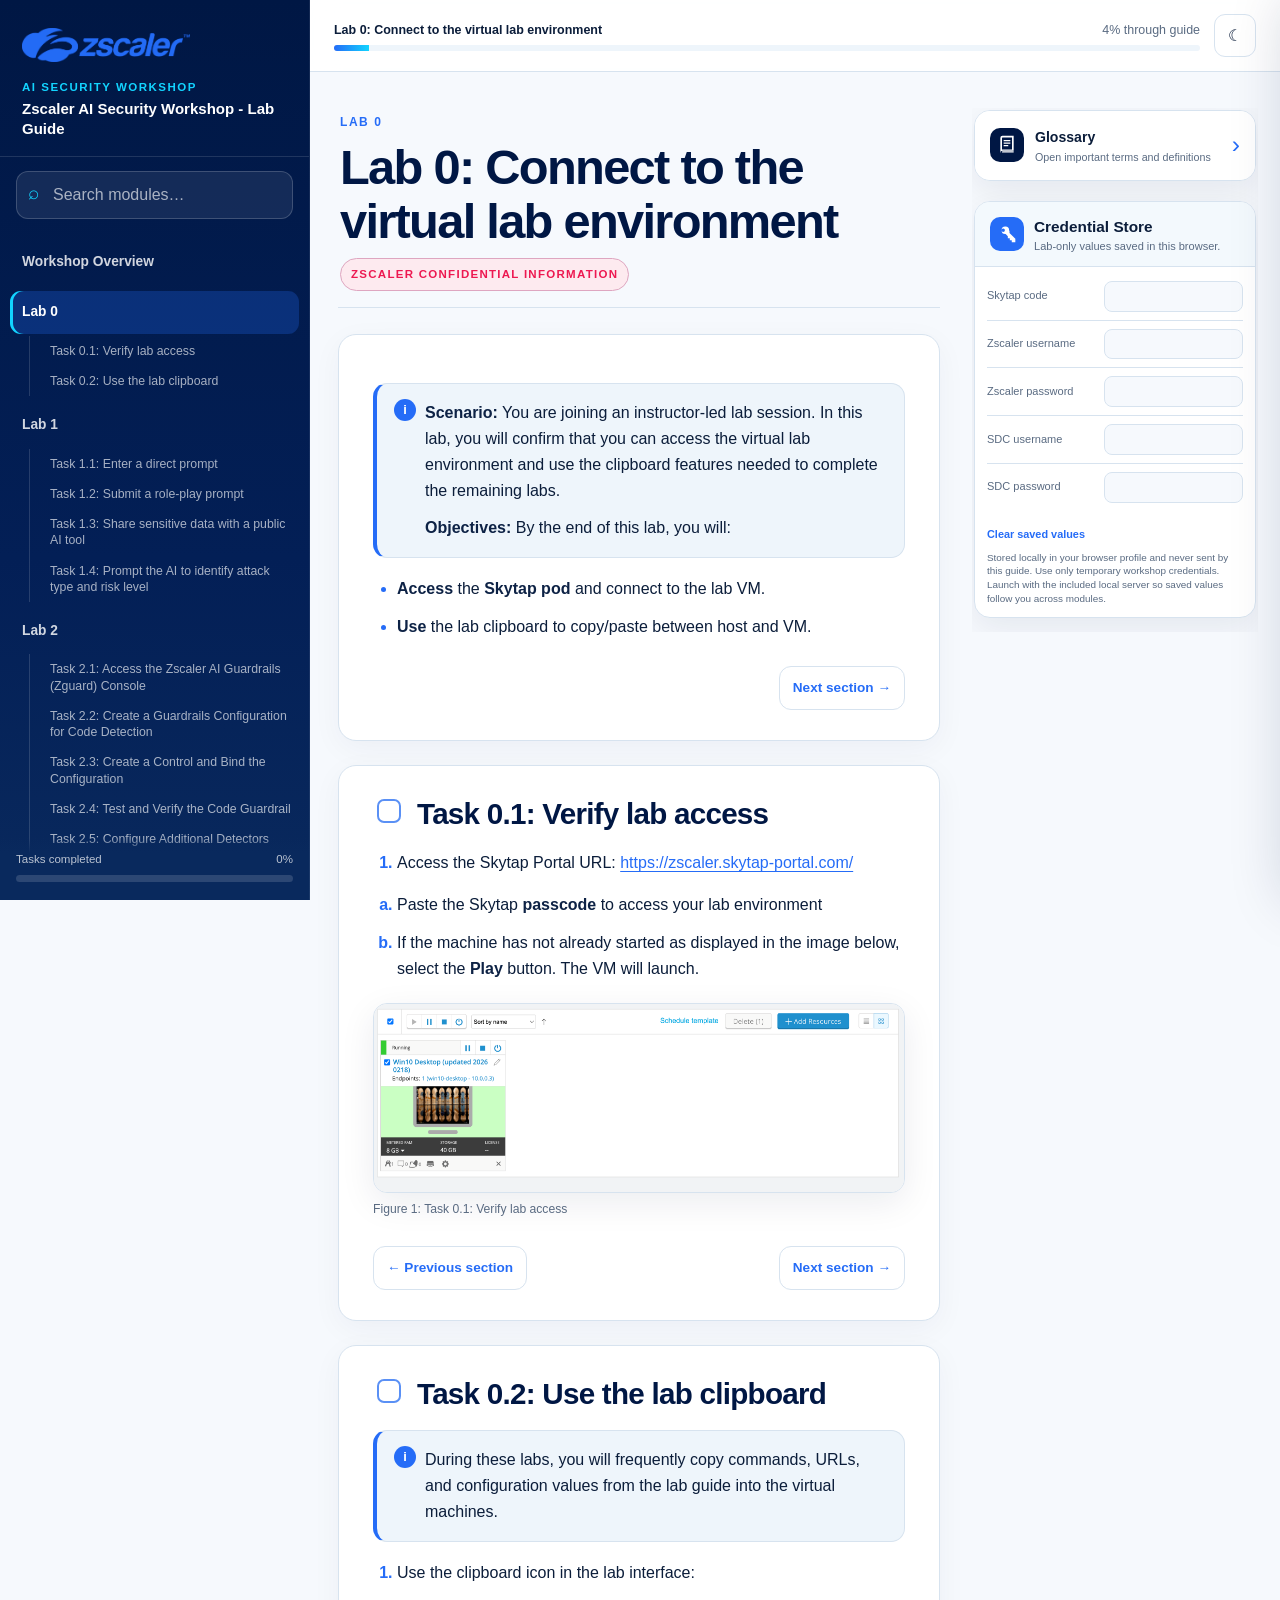
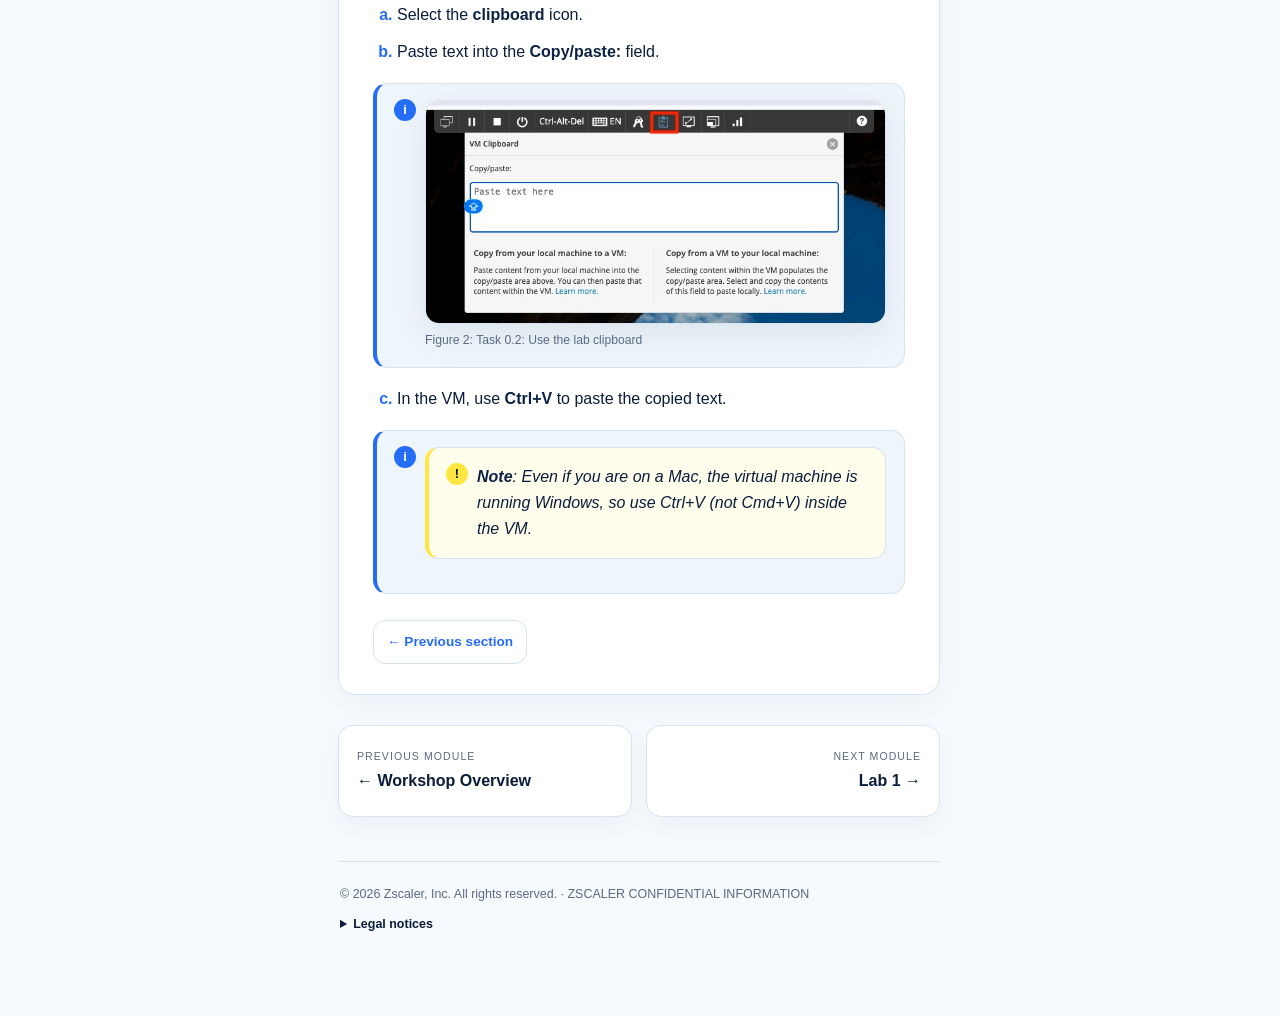
==== lab-0.html @ 4cba451a "Updated lab-1, lab-2, lab-3: hyperlinks, figure edits, objectives cleanup" ====
<!DOCTYPE html>

<html data-theme="light" lang="en">
<head>
<meta charset="utf-8"/><meta content="width=device-width, initial-scale=1" name="viewport"/>
<meta content="Zscaler AI Security Workshop - Lab Guide" name="description"/>
<title>Lab 0 · Zscaler AI Security Workshop - Lab Guide</title>
<link href="assets/favicon.svg" rel="icon" type="image/svg+xml"/>
<link href="assets/styles.css" rel="stylesheet"/>
</head>
<body data-all-tasks='["task-0.1-verify-lab-access", "task-0.2-use-the-lab-clipboard", "task-1.1-enter-a-direct-prompt", "task-1.2-submit-a-role-play-prompt", "task-1.3-share-sensitive-data-with-a-public-ai-tool", "task-1.4-prompt-the-ai-to-identify-attack-type-and-risk-level", "task-2.1-access-the-zscaler-ai-guardrails-zguard-console", "task-2.2-create-a-guardrails-configuration-for-code-detection", "task-2.3-create-a-control-and-bind-the-configuration", "task-2.4-test-and-verify-the-code-guardrail", "task-2.5-configure-additional-detectors", "task-2.6-test-the-additional-detectors", "task-2.7-configure-pii-masking", "task-3.0-access-the-solutions-demo-center", "task-3.1-explore-ai-traffic-patterns-and-model-risks", "task-3.2-explore-the-app-inventory-page", "task-3.3-explore-ai-assets", "task-3.4-explore-red-teaming-and-the-probe-catalog", "task-3.5-review-scheduled-test-runs-and-completed-test-runs", "task-3.6-explore-failed-probe-evidence"]' data-page-count="7" data-page-index="1" data-page-start-id="lab-0-connect-to-the-virtual-lab-environment" data-section-order='["about-the-zscalers-ai-security-workshop-hands-on-lab", "lab-0-connect-to-the-virtual-lab-environment", "task-0.1-verify-lab-access", "task-0.2-use-the-lab-clipboard", "lab-1-jailbreaks-overshares-ai-assisted-sleuthing", "task-1.1-enter-a-direct-prompt", "task-1.2-submit-a-role-play-prompt", "task-1.3-share-sensitive-data-with-a-public-ai-tool", "task-1.4-prompt-the-ai-to-identify-attack-type-and-risk-level", "lab-2-configure-and-test-llm-guardrails-with-zscaler-ai-guardrails-zguard", "task-2.1-access-the-zscaler-ai-guardrails-zguard-console", "task-2.2-create-a-guardrails-configuration-for-code-detection", "task-2.3-create-a-control-and-bind-the-configuration", "task-2.4-test-and-verify-the-code-guardrail", "task-2.5-configure-additional-detectors", "task-2.6-test-the-additional-detectors", "task-2.7-configure-pii-masking", "lab-3-see-it-stress-test-it-secure-it-ai-protect-meets-red-teaming", "task-3.0-access-the-solutions-demo-center", "task-3.1-explore-ai-traffic-patterns-and-model-risks", "task-3.2-explore-the-app-inventory-page", "task-3.3-explore-ai-assets", "task-3.4-explore-red-teaming-and-the-probe-catalog", "task-3.5-review-scheduled-test-runs-and-completed-test-runs", "task-3.6-explore-failed-probe-evidence", "additional-knowledge-exporting-prompts-to-aws-s3-bucket"]'>
<a class="skip-link" href="#main-content">Skip to content</a>
<div class="app-shell">
<aside aria-label="Workshop navigation" class="sidebar">
<div class="brand"><div class="brand-logo"><img alt="Zscaler" src="assets/images/zscaler-logo.png"/></div><div class="brand-kicker">AI Security Workshop</div><p class="brand-title">Zscaler AI Security Workshop - Lab Guide</p></div>
<div class="sidebar-tools"><div class="search-wrap"><input aria-label="Search navigation" data-nav-search="" placeholder="Search modules…" type="search"/></div></div>
<nav class="nav-scroll"><div class="nav-group"><a class="nav-page" href="index.html">Workshop Overview</a></div><div class="nav-group"><a class="nav-page active" href="lab-0.html">Lab 0</a><div class="nav-tasks"><a class="nav-task" data-task-id="task-0.1-verify-lab-access" href="#task-0.1-verify-lab-access">Task 0.1: Verify lab access</a><a class="nav-task" data-task-id="task-0.2-use-the-lab-clipboard" href="#task-0.2-use-the-lab-clipboard">Task 0.2: Use the lab clipboard</a></div></div><div class="nav-group"><a class="nav-page" href="lab-1.html">Lab 1</a><div class="nav-tasks"><a class="nav-task" data-task-id="task-1.1-enter-a-direct-prompt" href="lab-1.html#task-1.1-enter-a-direct-prompt">Task 1.1: Enter a direct prompt</a><a class="nav-task" data-task-id="task-1.2-submit-a-role-play-prompt" href="lab-1.html#task-1.2-submit-a-role-play-prompt">Task 1.2: Submit a role-play prompt</a><a class="nav-task" data-task-id="task-1.3-share-sensitive-data-with-a-public-ai-tool" href="lab-1.html#task-1.3-share-sensitive-data-with-a-public-ai-tool">Task 1.3: Share sensitive data with a public AI tool</a><a class="nav-task" data-task-id="task-1.4-prompt-the-ai-to-identify-attack-type-and-risk-level" href="lab-1.html#task-1.4-prompt-the-ai-to-identify-attack-type-and-risk-level">Task 1.4: Prompt the AI to identify attack type and risk level</a></div></div><div class="nav-group"><a class="nav-page" href="lab-2.html">Lab 2</a><div class="nav-tasks"><a class="nav-task" data-task-id="task-2.1-access-the-zscaler-ai-guardrails-zguard-console" href="lab-2.html#task-2.1-access-the-zscaler-ai-guardrails-zguard-console">Task 2.1: Access the Zscaler AI Guardrails (Zguard) Console</a><a class="nav-task" data-task-id="task-2.2-create-a-guardrails-configuration-for-code-detection" href="lab-2.html#task-2.2-create-a-guardrails-configuration-for-code-detection">Task 2.2: Create a Guardrails Configuration for Code Detection</a><a class="nav-task" data-task-id="task-2.3-create-a-control-and-bind-the-configuration" href="lab-2.html#task-2.3-create-a-control-and-bind-the-configuration">Task 2.3: Create a Control and Bind the Configuration</a><a class="nav-task" data-task-id="task-2.4-test-and-verify-the-code-guardrail" href="lab-2.html#task-2.4-test-and-verify-the-code-guardrail">Task 2.4: Test and Verify the Code Guardrail</a><a class="nav-task" data-task-id="task-2.5-configure-additional-detectors" href="lab-2.html#task-2.5-configure-additional-detectors">Task 2.5: Configure Additional Detectors</a><a class="nav-task" data-task-id="task-2.6-test-the-additional-detectors" href="lab-2.html#task-2.6-test-the-additional-detectors">Task 2.6: Test the Additional Detectors</a><a class="nav-task" data-task-id="task-2.7-configure-pii-masking" href="lab-2.html#task-2.7-configure-pii-masking">Task 2.7: Configure PII Masking</a></div></div><div class="nav-group"><a class="nav-page" href="lab-3.html">Lab 3</a><div class="nav-tasks"><a class="nav-task" data-task-id="task-3.0-access-the-solutions-demo-center" href="lab-3.html#task-3.0-access-the-solutions-demo-center">Task 3.0: Access the Solutions Demo Center (SDC) – Read-Only account</a><a class="nav-task" data-task-id="task-3.1-explore-ai-traffic-patterns-and-model-risks" href="lab-3.html#task-3.1-explore-ai-traffic-patterns-and-model-risks">Task 3.1: Explore AI traffic patterns and model risks</a><a class="nav-task" data-task-id="task-3.2-explore-the-app-inventory-page" href="lab-3.html#task-3.2-explore-the-app-inventory-page">Task 3.2: Explore the App Inventory page</a><a class="nav-task" data-task-id="task-3.3-explore-ai-assets" href="lab-3.html#task-3.3-explore-ai-assets">Task 3.3: Explore AI Assets</a><a class="nav-task" data-task-id="task-3.4-explore-red-teaming-and-the-probe-catalog" href="lab-3.html#task-3.4-explore-red-teaming-and-the-probe-catalog">Task 3.4: Explore Red Teaming and the probe catalog</a><a class="nav-task" data-task-id="task-3.5-review-scheduled-test-runs-and-completed-test-runs" href="lab-3.html#task-3.5-review-scheduled-test-runs-and-completed-test-runs">Task 3.5: Review Scheduled Test Runs and Completed Test Runs</a><a class="nav-task" data-task-id="task-3.6-explore-failed-probe-evidence" href="lab-3.html#task-3.6-explore-failed-probe-evidence">Task 3.6: Explore Failed Probe Evidence</a></div></div><div class="nav-group"><a class="nav-page" href="resources.html">Resources</a></div><div class="nav-group"><a class="nav-page" href="thanks.html">Thanks</a></div></nav>
<div class="sidebar-footer"><div class="sidebar-progress-label"><span>Tasks completed</span><span data-completion-text="">0%</span></div><div class="mini-progress"><span data-completion-fill=""></span></div></div>
</aside>
<header class="topbar">
<button aria-label="Open navigation" class="mobile-menu" data-mobile-menu="">☰</button>
<div class="position-wrap"><div class="position-row"><span class="position-title" data-position-title="">Lab 0</span><span data-position-text="">0% through guide</span></div><div class="position-progress"><span data-position-fill=""></span></div></div>
<button aria-label="Switch theme" class="icon-button" data-theme-toggle="" title="Theme">☾</button>
</header>
<main class="main" id="main-content"><aside aria-label="Workshop tools" class="right-rail">
<section aria-label="Glossary and definitions" class="utility-card glossary-card">
<button class="glossary-launch" data-glossary-open="" type="button">
<span aria-hidden="true" class="utility-icon glossary-icon">
<svg role="img" viewbox="0 0 24 24"><path d="M4 3.5A2.5 2.5 0 0 1 6.5 1H20v18H6.75A2.75 2.75 0 0 0 4 21.75V3.5Zm2.5-.5A.5.5 0 0 0 6 3.5v14.04c.24-.03.49-.04.75-.04H18V3H6.5ZM6.75 19.5A.75.75 0 0 0 6 20.25v.5c0 .14.11.25.25.25H20v-1.5H6.75ZM8 6h8v1.5H8V6Zm0 3h8v1.5H8V9Zm0 3h5.5v1.5H8V12Z"></path></svg>
</span>
<span class="glossary-launch-copy"><strong>Glossary</strong><small>Open important terms and definitions</small></span>
<span aria-hidden="true" class="glossary-arrow">›</span>
</button>
</section><section aria-labelledby="credential-store-title" class="utility-card credential-card">
<div class="utility-head">
<span aria-hidden="true" class="utility-icon">
<svg role="img" viewbox="0 0 24 24"><path d="M14.5 7.5a4.5 4.5 0 1 0-4.16 4.48L13 14.64V17h2.36v2.36h2.36V22H22v-4.28l-7.02-7.02A4.47 4.47 0 0 0 14.5 7.5Zm-9 0a2 2 0 1 1 4 0 2 2 0 0 1-4 0Z"></path></svg>
</span>
<div><h2 id="credential-store-title">Credential Store</h2><p>Lab-only values saved in this browser.</p></div>
</div>
<div aria-label="Lab credentials" class="credential-table" role="table">
<label class="credential-row" role="row"><span role="rowheader">Skytap code</span><input aria-label="Skytap code" autocomplete="off" data-credential-key="skytapCode" spellcheck="false" type="text"/></label>
<label class="credential-row" role="row"><span role="rowheader">Zscaler username</span><input aria-label="Zscaler username" autocomplete="off" data-credential-key="zscalerUsername" spellcheck="false" type="text"/></label>
<label class="credential-row" role="row"><span role="rowheader">Zscaler password</span><input aria-label="Zscaler password" autocomplete="off" data-credential-key="zscalerPassword" spellcheck="false" type="password"/></label>
<label class="credential-row" role="row"><span role="rowheader">SDC username</span><input aria-label="SDC username" autocomplete="off" data-credential-key="sdcUsername" spellcheck="false" type="text"/></label>
<label class="credential-row" role="row"><span role="rowheader">SDC password</span><input aria-label="SDC password" autocomplete="off" data-credential-key="sdcPassword" spellcheck="false" type="password"/></label>
</div>
<div class="credential-actions"><button data-credentials-clear="" type="button">Clear saved values</button><span aria-live="polite" data-credential-status=""></span></div>
<p class="credential-note">Stored locally in your browser profile and never sent by this guide. Use only temporary workshop credentials. Launch with the included local server so saved values follow you across modules.</p>
</section></aside><div class="content">
<header class="page-header" id="lab-0-connect-to-the-virtual-lab-environment">
<span class="page-kicker">Lab 0</span>
<h1>Lab 0: Connect to the virtual lab environment</h1>
<span class="confidential">Zscaler confidential information</span>
</header>
<div><section class="lab-section" data-title="Lab 0: Connect to the virtual lab environment" id="lab-0-intro"><div class="callout info">
<p><strong>Scenario:</strong> You are joining an instructor-led lab
session. In this lab, you will confirm that you can access the virtual
lab environment and use the clipboard features needed to complete the
remaining labs.</p>
<p><strong>Objectives:</strong> By the end of this lab, you will:</p>
</div><ul>
<li><p><strong>Access</strong> the <strong>Skytap</strong>
<strong>pod</strong> and connect to the lab VM.</p></li>
<li><p><strong>Use</strong> the lab clipboard to copy/paste between host
and VM.</p></li>
</ul><div class="section-nav"><span></span><a href="#task-0.1-verify-lab-access">Next section →</a></div></section><section class="lab-section" data-title="Task 0.1: Verify lab access" id="task-0.1-verify-lab-access"><h2><div class="task-heading"><input aria-label="Mark Task 0.1: Verify lab access complete" class="task-check" data-task-id="task-0.1-verify-lab-access" type="checkbox"/><span class="task-heading-text">Task 0.1: Verify lab access</span></div></h2><ol type="1">
<li><p>Access the Skytap Portal URL: <a href="https://zscaler.skytap-portal.com/" rel="noopener noreferrer" target="_blank">https://zscaler.skytap-portal.com/</a></p></li>
</ol><ol type="a">
<li><p>Paste the Skytap <strong>passcode</strong> to access your lab environment</p></li>
<li><p>If the machine has not already started as displayed in the image
below, select the <strong>Play</strong> button. The VM will
launch.</p></li>
</ol><figure><img alt="Workshop screenshot for Task 0.1: Verify lab access" decoding="async" loading="lazy" src="assets/images/image2.png"/><figcaption>Figure 1: Task 0.1: Verify lab access</figcaption></figure><div class="section-nav"><a href="#lab-0-intro">← Previous section</a><a href="#task-0.2-use-the-lab-clipboard">Next section →</a></div></section><section class="lab-section" data-title="Task 0.2: Use the lab clipboard" id="task-0.2-use-the-lab-clipboard"><h2><div class="task-heading"><input aria-label="Mark Task 0.2: Use the lab clipboard complete" class="task-check" data-task-id="task-0.2-use-the-lab-clipboard" type="checkbox"/><span class="task-heading-text">Task 0.2: Use the lab clipboard</span></div></h2><div class="callout info">
<p>During these labs, you will frequently copy commands, URLs, and
configuration values from the lab guide into the virtual machines.</p>
</div><ol type="1">
<li><p>Use the clipboard icon in the lab interface:</p></li>
</ol><ol type="a">
<li><p>Select the <strong>clipboard</strong> icon.</p></li>
<li><p>Paste text into the <strong>Copy/paste:</strong> field.</p></li>
</ol><div class="callout info">
<figure><img alt="Workshop screenshot for Task 0.2: Use the lab clipboard" decoding="async" loading="lazy" src="assets/images/image3.jpg"/><figcaption>Figure 2: Task 0.2: Use the lab clipboard</figcaption></figure>
</div><ol start="3" type="a">
<li><p>In the VM, use <strong>Ctrl+V</strong> to paste the copied
text.</p></li>
</ol><div class="callout info">
<div class="callout note"><em><strong>Note</strong>: Even if you are on a Mac, the virtual
machine is running Windows, so use Ctrl+V (not Cmd+V) inside the VM.</em></div>
<p><em></em></p>
</div><div class="section-nav"><a href="#task-0.1-verify-lab-access">← Previous section</a></div></section></div>
</div><div class="page-nav"><a href="index.html"><small>Previous module</small><strong>← Workshop Overview</strong></a><a class="next" href="lab-1.html"><small>Next module</small><strong>Lab 1 →</strong></a></div>
<footer class="site-footer">
<div>© 2026 Zscaler, Inc. All rights reserved. · ZSCALER CONFIDENTIAL INFORMATION</div>
<details><summary>Legal notices</summary><p>This workshop guide is based on the supplied source document. Zscaler product names and trademarks remain the property of Zscaler, Inc.; other trademarks belong to their respective owners. Use lab credentials and sample data only in the authorized workshop environment.</p></details>
</footer></main>
<div aria-hidden="true" class="overlay"></div>
<aside aria-hidden="true" aria-label="Glossary" class="glossary-panel">
<div class="glossary-head"><h2>Glossary</h2><button aria-label="Close glossary" class="icon-button" data-glossary-close="">✕</button></div>
<div class="glossary-list"><details><summary>Configuration</summary><p>The set of settings where administrators define which detectors are active, their severity levels, and enforcement actions.</p></details><details><summary>Control</summary><p>The rule that attaches a Configuration to a scope (LLM provider/models, users, groups) with an order.</p></details><details><summary>Detectors</summary><p>AI models that inspect prompts/responses for categories (PII, Code, Toxicity, etc.); all enabled detectors execute in parallel.</p></details><details><summary>Threshold</summary><p>The confidence cutoff a detector must meet to trigger its action (higher = stricter).</p></details><details><summary>Severity</summary><p>A logging/triage indicator shown in the dashboard/logs; it does not change enforcement behavior.</p></details><details><summary>Default state</summary><p>Fallback action for multi-label detectors when a specific label isn't set; per-label actions override it.</p></details><details><summary>Anonymization</summary><p>Optional replacement/masking of matched sensitive tokens (supported by certain detectors like Secrets) before forwarding to the LLM.</p></details><details><summary>Action</summary><p>What to do when a detector triggers - Detect (log, allow-through), Allow (explicitly allow; for binary, below-threshold inverts to block), or Block (deny).</p></details></div>
</aside>
<div aria-label="Expanded screenshot" aria-modal="true" class="image-modal" role="dialog"><button aria-label="Close image">✕</button><img alt=""/></div>
<button aria-label="Back to top" class="back-top">↑</button>
</div>
<script src="assets/app.js"></script>
</body></html>
---- assets/styles.css ----
:root {
  --brand-blue: #256CF7;
  --brand-navy: #001744;
  --brand-cyan: #12D4FF;
  --brand-green: #6BFFB3;
  --brand-light: #E5F1FA;
  --threat-red: #ED1951;
  --accent-yellow: #FFE641;
  --bg: #f6f9fd;
  --surface: #ffffff;
  --surface-2: #eef5fb;
  --text: #0b1d3a;
  --muted: #5a6b82;
  --border: #d7e3ef;
  --shadow: 0 16px 50px rgba(0, 23, 68, .10);
  --sidebar-w: 310px;
  --content-w: 980px;
  --radius: 18px;
  color-scheme: light;
}
[data-theme="dark"] {
  --bg: #061328;
  --surface: #0b1f3d;
  --surface-2: #10294d;
  --text: #f5f9ff;
  --muted: #b3c1d4;
  --border: #233c61;
  --shadow: 0 18px 55px rgba(0,0,0,.34);
  color-scheme: dark;
}
* { box-sizing: border-box; }
html { scroll-behavior: smooth; scroll-padding-top: 92px; }
body {
  margin: 0;
  background: var(--bg);
  color: var(--text);
  font-family: "Century Gothic", "Avenir Next", Avenir, Arial, sans-serif;
  line-height: 1.62;
  font-size: 16px;
}
a { color: var(--brand-blue); text-underline-offset: 3px; }
a:hover { text-decoration-thickness: 2px; }
button, input { font: inherit; }
button { cursor: pointer; }
.skip-link { position: fixed; left: 16px; top: -80px; z-index: 9999; background: var(--brand-blue); color: white; padding: 10px 14px; border-radius: 10px; }
.skip-link:focus { top: 12px; }
.app-shell { min-height: 100vh; }
.sidebar {
  position: fixed; inset: 0 auto 0 0; width: var(--sidebar-w); z-index: 50;
  background: linear-gradient(180deg, var(--brand-navy), #031f56 62%, #09295d);
  color: white; display: flex; flex-direction: column; border-right: 1px solid rgba(255,255,255,.08);
}
.brand { padding: 24px 22px 17px; border-bottom: 1px solid rgba(255,255,255,.12); }
.brand-logo { display: flex; align-items: center; gap: 12px; min-height: 42px; }
.brand-logo img { width: 168px; max-height: 52px; object-fit: contain; object-position: left center; image-rendering: auto; }
.brand-logo .fallback { font-size: 1.45rem; font-weight: 700; letter-spacing: -.03em; }
.brand-kicker { margin-top: 12px; color: var(--brand-cyan); font-size: .72rem; font-weight: 700; text-transform: uppercase; letter-spacing: .13em; }
.brand-title { margin: 2px 0 0; font-size: .94rem; line-height: 1.35; font-weight: 600; }
.sidebar-tools { padding: 14px 16px 10px; }
.search-wrap { position: relative; }
.search-wrap input { width: 100%; border: 1px solid rgba(255,255,255,.18); color: white; background: rgba(255,255,255,.08); border-radius: 12px; padding: 10px 12px 10px 36px; outline: none; }
.search-wrap input::placeholder { color: rgba(255,255,255,.64); }
.search-wrap::before { content: "⌕"; position: absolute; left: 12px; top: 6px; font-size: 1.2rem; color: var(--brand-cyan); }
.nav-scroll { overflow: auto; padding: 4px 10px 120px; scrollbar-width: thin; flex: 1; }
.nav-group { margin: 8px 0; }
.nav-page { display: flex; align-items: center; gap: 9px; padding: 10px 12px; border-radius: 11px; color: rgba(255,255,255,.82); text-decoration: none; font-weight: 700; font-size: .86rem; }
.nav-page:hover, .nav-page.active { background: rgba(37,108,247,.26); color: white; }
.nav-page.active { box-shadow: inset 3px 0 var(--brand-cyan); }
.nav-tasks { margin: 2px 0 7px 19px; padding-left: 12px; border-left: 1px solid rgba(255,255,255,.14); }
.nav-task { display: block; color: rgba(255,255,255,.65); text-decoration: none; padding: 7px 8px; border-radius: 8px; font-size: .77rem; line-height: 1.32; }
.nav-task:hover, .nav-task.active { background: rgba(255,255,255,.09); color: white; }
.nav-task.complete::before { content: "✓"; color: var(--brand-green); margin-right: 7px; font-weight: 800; }
.sidebar-footer { position: absolute; inset: auto 0 0; padding: 12px 16px 18px; background: linear-gradient(180deg, transparent, #09295d 25%); }
.sidebar-progress-label { display: flex; justify-content: space-between; font-size: .72rem; color: rgba(255,255,255,.72); margin-bottom: 6px; }
.mini-progress { height: 7px; background: rgba(255,255,255,.14); border-radius: 99px; overflow: hidden; }
.mini-progress > span { display: block; height: 100%; width: 0; background: linear-gradient(90deg, var(--brand-cyan), var(--brand-green)); border-radius: inherit; transition: width .35s ease; }
.topbar { position: fixed; left: var(--sidebar-w); right: 0; top: 0; z-index: 40; min-height: 72px; display: flex; align-items: center; gap: 14px; padding: 11px 24px; background: color-mix(in srgb, var(--surface) 91%, transparent); backdrop-filter: blur(14px); border-bottom: 1px solid var(--border); }
.mobile-menu { display: none; border: 1px solid var(--border); background: var(--surface); color: var(--text); border-radius: 10px; padding: 7px 10px; }
.position-wrap { flex: 1; min-width: 0; }
.position-row { display: flex; justify-content: space-between; gap: 16px; align-items: center; margin-bottom: 5px; font-size: .78rem; color: var(--muted); }
.position-title { overflow: hidden; text-overflow: ellipsis; white-space: nowrap; font-weight: 700; color: var(--text); }
.position-progress { height: 6px; background: var(--surface-2); border-radius: 99px; overflow: hidden; }
.position-progress > span { display: block; height: 100%; width: 0; background: linear-gradient(90deg, var(--brand-blue), var(--brand-cyan)); transition: width .25s ease; }
.icon-button { border: 1px solid var(--border); background: var(--surface); color: var(--text); border-radius: 11px; padding: 8px 11px; min-width: 42px; }
.icon-button:hover { border-color: var(--brand-blue); }
.main { margin-left: var(--sidebar-w); padding: 108px 28px 60px; }
.content { max-width: var(--content-w); margin: 0 auto; }
.confidential { display: inline-flex; align-items: center; gap: 8px; font-size: .72rem; text-transform: uppercase; letter-spacing: .11em; font-weight: 700; color: var(--threat-red); background: color-mix(in srgb, var(--threat-red) 9%, var(--surface)); border: 1px solid color-mix(in srgb, var(--threat-red) 30%, var(--border)); padding: 6px 10px; border-radius: 999px; }
.hero { position: relative; overflow: hidden; border-radius: 28px; padding: 48px 48px 42px; margin-bottom: 28px; color: white; background: radial-gradient(circle at 88% 10%, rgba(18,212,255,.34), transparent 30%), linear-gradient(135deg, var(--brand-navy), #06347f 52%, var(--brand-blue)); box-shadow: var(--shadow); }
.hero::after { content: ""; position: absolute; width: 270px; height: 270px; right: -80px; bottom: -130px; border-radius: 50%; border: 42px solid rgba(255,255,255,.08); }
.hero-kicker { color: var(--brand-cyan); text-transform: uppercase; letter-spacing: .14em; font-weight: 700; font-size: .77rem; }
.hero h1 { max-width: 780px; margin: 10px 0 12px; font-size: clamp(2.05rem, 4.1vw, 3.45rem); line-height: 1.08; letter-spacing: -.035em; }
.hero p { max-width: 720px; font-size: 1.08rem; color: rgba(255,255,255,.83); }
.hero-meta { display: flex; flex-wrap: wrap; gap: 10px; margin-top: 22px; }
.hero-meta span { padding: 7px 11px; border: 1px solid rgba(255,255,255,.18); background: rgba(255,255,255,.08); border-radius: 999px; font-size: .78rem; }
.page-header { padding: 0 2px 16px; border-bottom: 1px solid var(--border); margin-bottom: 26px; }
.page-kicker { color: var(--brand-blue); text-transform: uppercase; letter-spacing: .13em; font-size: .75rem; font-weight: 700; }
.page-header h1 { margin: 7px 0 10px; font-size: clamp(2rem, 4vw, 3.05rem); line-height: 1.1; letter-spacing: -.035em; color: var(--brand-navy); }
[data-theme="dark"] .page-header h1 { color: white; }
.lab-section { position: relative; background: var(--surface); border: 1px solid var(--border); border-radius: var(--radius); padding: 30px 34px; margin: 0 0 24px; box-shadow: 0 8px 30px rgba(0,23,68,.045); }
.lab-section:target { outline: 3px solid color-mix(in srgb, var(--brand-cyan) 45%, transparent); outline-offset: 4px; }
.lab-section h2 { margin: 0 0 18px; font-size: clamp(1.35rem, 2.6vw, 1.85rem); line-height: 1.22; letter-spacing: -.025em; color: var(--brand-navy); scroll-margin-top: 92px; }
[data-theme="dark"] .lab-section h2 { color: white; }
.task-heading { display: flex; align-items: flex-start; gap: 13px; }
.task-check { margin-top: 3px; width: 24px; height: 24px; appearance: none; border: 2px solid color-mix(in srgb, var(--brand-blue) 70%, var(--border)); border-radius: 7px; background: var(--surface); flex: 0 0 auto; display: grid; place-content: center; }
.task-check::before { content: "✓"; color: white; font-size: 15px; font-weight: 900; transform: scale(0); transition: transform .15s ease; }
.task-check:checked { background: var(--brand-blue); border-color: var(--brand-blue); }
.task-check:checked::before { transform: scale(1); }
.task-complete .task-heading-text { text-decoration: line-through; text-decoration-color: var(--brand-green); text-decoration-thickness: 3px; }
.lab-section > p:first-of-type { font-size: 1.02rem; color: var(--muted); }
p { margin: .74em 0; }
ul, ol { padding-left: 1.5rem; }
li { margin: .4em 0; }
li::marker { color: var(--brand-blue); font-weight: 700; }
strong { color: color-mix(in srgb, var(--text) 94%, var(--brand-blue)); }
.callout { position: relative; margin: 18px 0; padding: 16px 18px 16px 48px; border-radius: 14px; background: var(--surface-2); border: 1px solid var(--border); }
.callout::before { position: absolute; left: 17px; top: 15px; width: 22px; height: 22px; display: grid; place-items: center; border-radius: 50%; font-size: .8rem; font-weight: 900; }
.callout.info { border-left: 4px solid var(--brand-blue); }
.callout.info::before { content: "i"; color: white; background: var(--brand-blue); }
.callout.note { border-left: 4px solid var(--accent-yellow); background: color-mix(in srgb, var(--accent-yellow) 10%, var(--surface)); }
.callout.note::before { content: "!"; color: var(--brand-navy); background: var(--accent-yellow); }
.callout.verify { border-left: 4px solid #26a66b; background: color-mix(in srgb, var(--brand-green) 11%, var(--surface)); }
.callout.verify::before { content: "✓"; color: var(--brand-navy); background: var(--brand-green); }
.callout > :first-child { margin-top: 0; }
.callout > :last-child { margin-bottom: 0; }
.prompt-card { position: relative; margin: 18px 0; padding: 42px 18px 17px; border-radius: 14px; color: #eef7ff; background: linear-gradient(135deg, #001744, #062e70); border: 1px solid rgba(18,212,255,.35); overflow-wrap: anywhere; }
.prompt-card::before { content: "LAB INPUT"; position: absolute; left: 18px; top: 13px; color: var(--brand-cyan); letter-spacing: .12em; font-size: .68rem; font-weight: 800; }
.prompt-card .copy-button { position: absolute; right: 12px; top: 9px; border: 1px solid rgba(255,255,255,.2); background: rgba(255,255,255,.10); color: white; border-radius: 8px; padding: 5px 9px; font-size: .72rem; }
.prompt-card p { margin: .4em 0; font-family: ui-monospace, SFMono-Regular, Menlo, Consolas, monospace; font-size: .88rem; }
.prompt-card strong { color: white; }
.definition-card { margin: 17px 0; border: 1px solid color-mix(in srgb, var(--brand-blue) 40%, var(--border)); background: color-mix(in srgb, var(--brand-blue) 6%, var(--surface)); border-radius: 14px; overflow: hidden; }
.definition-card th { width: 25%; color: var(--brand-blue); font-size: 1rem; }
table { width: 100%; border-collapse: separate; border-spacing: 0; margin: 20px 0; border: 1px solid var(--border); border-radius: 14px; overflow: hidden; background: var(--surface); }
th, td { padding: 12px 13px; text-align: left; vertical-align: top; border-right: 1px solid var(--border); border-bottom: 1px solid var(--border); }
th:last-child, td:last-child { border-right: 0; }
tr:last-child td { border-bottom: 0; }
th { background: color-mix(in srgb, var(--brand-blue) 9%, var(--surface)); color: var(--brand-navy); }
[data-theme="dark"] th { color: white; }
.table-wrap { overflow-x: auto; border-radius: 14px; }
.table-wrap table { min-width: 640px; margin: 0; }
figure { margin: 22px 0; }
figure img { width: 100%; max-height: 720px; object-fit: contain; display: block; border: 1px solid var(--border); border-radius: 14px; background: white; box-shadow: 0 10px 35px rgba(0,23,68,.08); cursor: zoom-in; }
figcaption { color: var(--muted); font-size: .76rem; margin-top: 7px; }
.section-nav { display: flex; justify-content: space-between; gap: 14px; margin-top: 26px; }
.section-nav a { display: inline-flex; align-items: center; gap: 7px; text-decoration: none; border: 1px solid var(--border); background: var(--surface); border-radius: 12px; padding: 10px 13px; font-size: .85rem; font-weight: 700; }
.page-nav { max-width: var(--content-w); margin: 30px auto 0; display: grid; grid-template-columns: 1fr 1fr; gap: 14px; }
.page-nav a { min-height: 92px; padding: 16px 18px; border-radius: 15px; background: var(--surface); border: 1px solid var(--border); text-decoration: none; display: flex; flex-direction: column; justify-content: center; box-shadow: 0 8px 25px rgba(0,23,68,.045); }
.page-nav a.next { text-align: right; }
.page-nav small { color: var(--muted); text-transform: uppercase; letter-spacing: .1em; font-size: .66rem; }
.page-nav strong { margin-top: 3px; color: var(--text); }
.references-grid { display: grid; grid-template-columns: repeat(2, minmax(0,1fr)); gap: 14px; }
.reference-card { display: block; border: 1px solid var(--border); border-radius: 14px; padding: 16px; background: var(--surface); text-decoration: none; }
.reference-card:hover { border-color: var(--brand-blue); transform: translateY(-1px); }
.reference-card strong { display: block; color: var(--text); }
.reference-card span { display: block; color: var(--muted); font-size: .76rem; overflow-wrap: anywhere; margin-top: 4px; }
.site-footer { max-width: var(--content-w); margin: 44px auto 0; color: var(--muted); font-size: .78rem; border-top: 1px solid var(--border); padding: 22px 2px; }
.site-footer details { margin-top: 10px; }
.site-footer summary { cursor: pointer; font-weight: 700; color: var(--text); }
.glossary-panel { position: fixed; z-index: 85; top: 0; right: 0; height: 100vh; width: min(470px, 94vw); background: var(--surface); border-left: 1px solid var(--border); box-shadow: -18px 0 55px rgba(0,23,68,.18); transform: translateX(105%); transition: transform .25s ease; display: flex; flex-direction: column; }
.glossary-panel.open { transform: translateX(0); }
.glossary-head { display: flex; align-items: center; justify-content: space-between; gap: 14px; padding: 20px 22px; border-bottom: 1px solid var(--border); }
.glossary-head h2 { margin: 0; }
.glossary-list { padding: 10px 22px 34px; overflow: auto; }
.glossary-list details { border-bottom: 1px solid var(--border); padding: 12px 0; }
.glossary-list summary { cursor: pointer; font-weight: 700; color: var(--brand-blue); }
.glossary-list p { color: var(--muted); margin-bottom: 0; }
.overlay { position: fixed; inset: 0; z-index: 80; background: rgba(0,10,30,.54); opacity: 0; pointer-events: none; transition: opacity .25s ease; }
.overlay.open { opacity: 1; pointer-events: auto; }
.image-modal { position: fixed; inset: 0; z-index: 100; display: none; place-items: center; background: rgba(0,10,30,.92); padding: 28px; }
.image-modal.open { display: grid; }
.image-modal img { max-width: 96vw; max-height: 90vh; object-fit: contain; background: white; border-radius: 10px; }
.image-modal button { position: fixed; top: 18px; right: 20px; color: white; border: 1px solid rgba(255,255,255,.35); background: rgba(255,255,255,.1); border-radius: 10px; padding: 8px 11px; }
.back-top { position: fixed; right: 22px; bottom: 22px; z-index: 35; width: 44px; height: 44px; border: 0; border-radius: 50%; color: white; background: var(--brand-blue); box-shadow: var(--shadow); opacity: 0; pointer-events: none; transition: opacity .2s ease; }
.back-top.show { opacity: 1; pointer-events: auto; }
.hidden-by-search { display: none !important; }
mark { background: var(--accent-yellow); color: var(--brand-navy); padding: 0 2px; }
@media (max-width: 900px) {
  :root { --sidebar-w: 290px; }
  .sidebar { transform: translateX(-103%); transition: transform .24s ease; box-shadow: var(--shadow); }
  .sidebar.open { transform: translateX(0); }
  .topbar { left: 0; padding: 10px 14px; }
  .mobile-menu { display: inline-block; }
  .main { margin-left: 0; padding: 99px 15px 45px; }
  .hero { padding: 36px 26px 32px; }
  .lab-section { padding: 24px 20px; }
  .references-grid { grid-template-columns: 1fr; }
}
@media (max-width: 560px) {
  body { font-size: 15px; }
  .topbar { gap: 8px; }
  .position-row span:last-child { display: none; }
  .icon-button { padding: 8px 9px; min-width: 40px; }
  .hero { border-radius: 20px; }
  .page-nav { grid-template-columns: 1fr; }
  .page-nav a.next { text-align: left; }
  .task-heading { gap: 10px; }
}
@media print {
  .sidebar, .topbar, .page-nav, .back-top, .glossary-panel, .overlay, .copy-button { display: none !important; }
  .main { margin: 0; padding: 0; }
  body { background: white; color: black; font-size: 11pt; }
  .hero, .lab-section { box-shadow: none; break-inside: avoid; }
  .lab-section { border-color: #bbb; }
  a { color: black; text-decoration: none; }
  figure img { max-height: none; box-shadow: none; }
}

/* Persistent workshop tools rail */
:root { --right-rail-w: 286px; }
.main { padding-right: calc(var(--right-rail-w) + 54px); }
.right-rail {
  position: fixed;
  top: 108px;
  right: 22px;
  width: var(--right-rail-w);
  z-index: 30;
  display: grid;
  gap: 20px;
  max-height: calc(100vh - 132px);
  overflow-y: auto;
  padding: 2px 2px 14px;
  scrollbar-width: thin;
}
.utility-card {
  background: var(--surface);
  border: 1px solid var(--border);
  border-radius: 16px;
  box-shadow: 0 10px 34px rgba(0,23,68,.08);
  overflow: hidden;
}
.utility-head {
  display: flex;
  align-items: flex-start;
  gap: 10px;
  padding: 15px 15px 12px;
  border-bottom: 1px solid var(--border);
  background: color-mix(in srgb, var(--brand-light) 46%, var(--surface));
}
[data-theme="dark"] .utility-head { background: color-mix(in srgb, var(--brand-blue) 12%, var(--surface)); }
.utility-head h2 { margin: 0; font-size: .96rem; line-height: 1.25; color: var(--text); }
.utility-head p { margin: 3px 0 0; color: var(--muted); font-size: .69rem; line-height: 1.35; }
.utility-icon {
  flex: 0 0 34px;
  width: 34px;
  height: 34px;
  display: grid;
  place-items: center;
  border-radius: 10px;
  color: white;
  background: var(--brand-blue);
}
.utility-icon svg { width: 20px; height: 20px; fill: currentColor; }
.credential-table { padding: 6px 12px 4px; }
.credential-row {
  display: grid;
  grid-template-columns: minmax(92px, .9fr) minmax(0, 1.15fr);
  align-items: center;
  gap: 8px;
  padding: 8px 0;
  border-bottom: 1px solid var(--border);
}
.credential-row:last-child { border-bottom: 0; }
.credential-row > span { color: var(--muted); font-size: .69rem; line-height: 1.25; }
.credential-row input {
  width: 100%;
  min-width: 0;
  border: 1px solid var(--border);
  background: var(--bg);
  color: var(--text);
  border-radius: 8px;
  padding: 7px 8px;
  font-size: .74rem;
  line-height: 1.25;
  outline: none;
}
.credential-row input:focus { border-color: var(--brand-blue); box-shadow: 0 0 0 3px color-mix(in srgb, var(--brand-blue) 18%, transparent); }
.credential-actions { display: flex; align-items: center; justify-content: space-between; gap: 8px; padding: 8px 12px 0; min-height: 32px; }
.credential-actions button {
  border: 0;
  padding: 0;
  color: var(--brand-blue);
  background: transparent;
  font-size: .68rem;
  font-weight: 700;
}
.credential-actions button:hover { text-decoration: underline; }
.credential-actions span { color: #168458; font-size: .66rem; }
.credential-note { margin: 4px 12px 12px; color: var(--muted); font-size: .62rem; line-height: 1.38; }
.glossary-card { margin-top: 0; }
.glossary-launch {
  width: 100%;
  border: 0;
  background: var(--surface);
  color: var(--text);
  display: flex;
  align-items: center;
  gap: 11px;
  padding: 15px;
  text-align: left;
}
.glossary-launch:hover { background: color-mix(in srgb, var(--brand-blue) 7%, var(--surface)); }
.glossary-icon { background: var(--brand-navy); }
[data-theme="dark"] .glossary-icon { background: var(--brand-blue); }
.glossary-launch-copy { min-width: 0; display: grid; gap: 2px; flex: 1; }
.glossary-launch-copy strong { color: var(--text); font-size: .88rem; }
.glossary-launch-copy small { color: var(--muted); font-size: .67rem; line-height: 1.3; }
.glossary-arrow { color: var(--brand-blue); font-size: 1.55rem; line-height: 1; }
.overview-intro p, .overview-intro li { font-weight: 400; }
.overview-intro strong { font-weight: 400; }

@media (max-width: 1250px) {
  .main { padding-right: 28px; }
  .right-rail {
    position: static;
    width: auto;
    max-width: var(--content-w);
    max-height: none;
    overflow: visible;
    margin: 0 auto 24px;
    padding: 0;
    grid-template-columns: minmax(0, 1.45fr) minmax(235px, .7fr);
    align-items: start;
  }
}
@media (max-width: 900px) {
  .main { padding-right: 15px; }
  .right-rail { margin-bottom: 20px; }
}
@media (max-width: 700px) {
  .right-rail { grid-template-columns: 1fr; gap: 16px; }
  .credential-row { grid-template-columns: minmax(105px, .85fr) minmax(0, 1.15fr); }
}
@media print { .right-rail { display: none !important; } }


/* Version 4: embedded video and final thanks page */
.video-card {
  margin-top: 22px;
  padding: 20px;
  border: 1px solid var(--line);
  border-radius: 22px;
  background: linear-gradient(135deg, color-mix(in srgb, var(--brand-blue) 8%, var(--surface)), var(--surface));
  box-shadow: var(--shadow-soft);
}
.video-card h2 { margin-top: 0; }
.video-frame {
  position: relative;
  width: 100%;
  aspect-ratio: 16 / 9;
  overflow: hidden;
  border-radius: 18px;
  border: 1px solid color-mix(in srgb, var(--brand-blue) 30%, var(--line));
  background: #000;
}
.video-frame iframe {
  position: absolute;
  inset: 0;
  width: 100%;
  height: 100%;
  border: 0;
}
.thanks-header { margin-bottom: 18px; }
.thanks-section { padding: 0; overflow: hidden; background: #030313; }
.thanks-figure { margin: 0; }
.thanks-figure img {
  display: block;
  width: 100%;
  height: auto;
  border-radius: 22px;
}
@media (min-width: 1100px) {
  .thanks-section { border-radius: 26px; }
  .thanks-figure img { border-radius: 26px; }
}

/* Version 6 refinements */
.participant-id-note { font-weight: 800; }
.participant-id-note p { margin: 0; color: var(--text); }
figure img.image-half { width: 50%; max-height: 360px; margin-left: auto; margin-right: auto; }
.nested-lab-list > li { margin-bottom: 1rem; }
.nested-lab-list ol { margin-top: .35rem; }
.nested-lab-list li > .prompt-card { margin-top: .6rem; }
@media (max-width: 760px) {
  figure img.image-half { width: 100%; max-height: 520px; }
}

/* Expected detector outcome labels */
.expectation { font-weight: 800; white-space: nowrap; letter-spacing: .01em; }
.expectation-blocked { color: var(--threat-red); }
.expectation-detect { color: var(--bright-blue); }
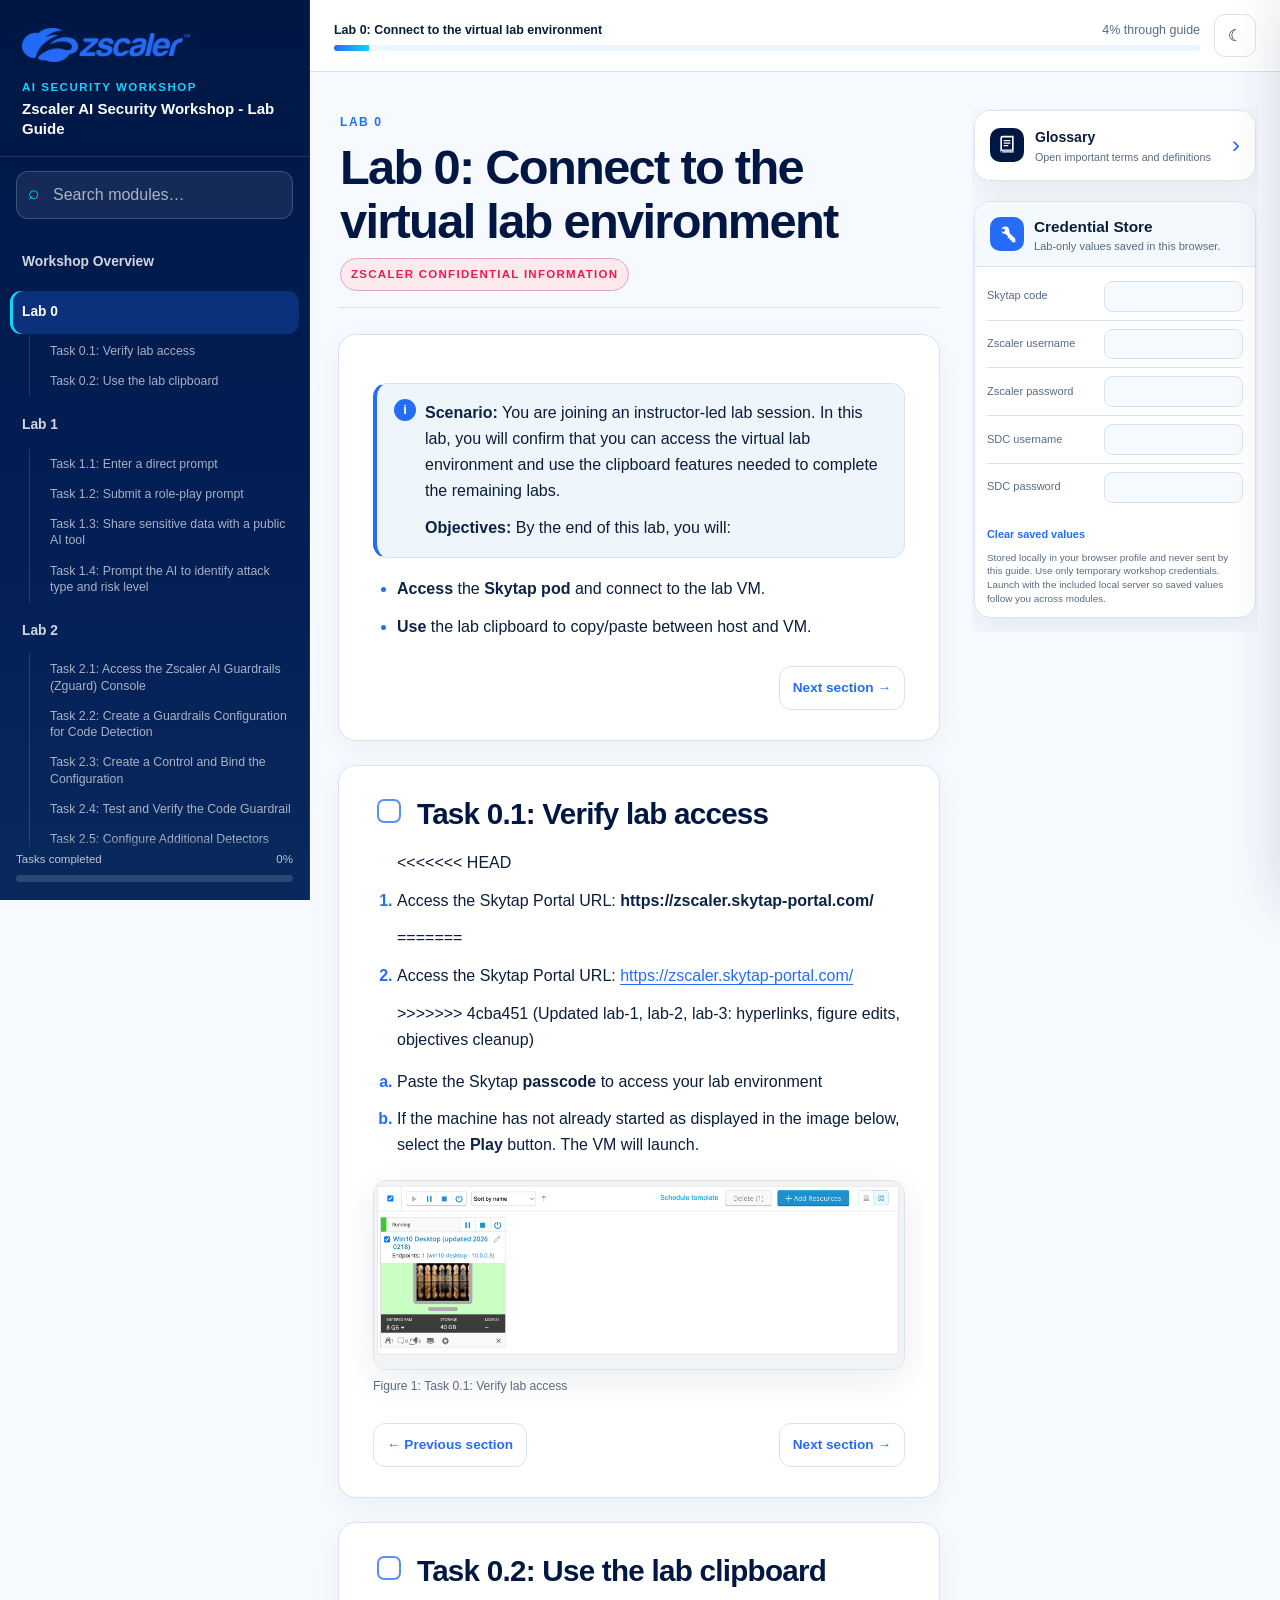
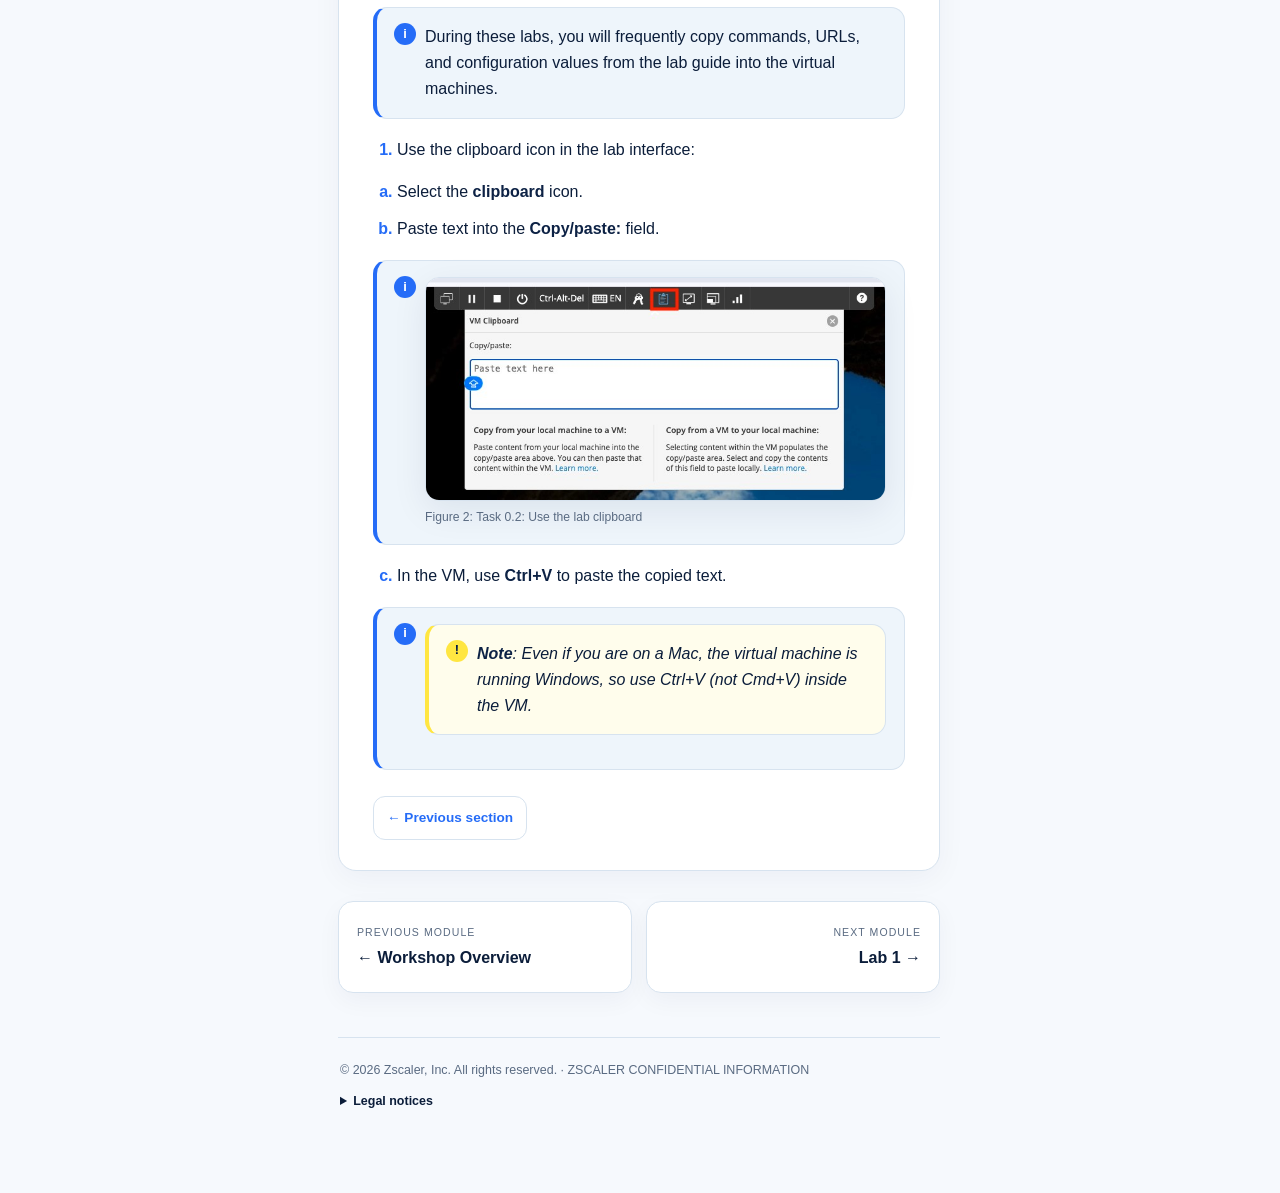
==== commit b268ee42: "Add files via upload" ====
--- a/lab-0.html
+++ b/lab-0.html
@@ -65,7 +65,11 @@
 <li><p><strong>Use</strong> the lab clipboard to copy/paste between host
 and VM.</p></li>
 </ul><div class="section-nav"><span></span><a href="#task-0.1-verify-lab-access">Next section →</a></div></section><section class="lab-section" data-title="Task 0.1: Verify lab access" id="task-0.1-verify-lab-access"><h2><div class="task-heading"><input aria-label="Mark Task 0.1: Verify lab access complete" class="task-check" data-task-id="task-0.1-verify-lab-access" type="checkbox"/><span class="task-heading-text">Task 0.1: Verify lab access</span></div></h2><ol type="1">
+<<<<<<< HEAD
+<li><p>Access the Skytap Portal URL: <strong>https://zscaler.skytap-portal.com/</strong></p></li>
+=======
 <li><p>Access the Skytap Portal URL: <a href="https://zscaler.skytap-portal.com/" rel="noopener noreferrer" target="_blank">https://zscaler.skytap-portal.com/</a></p></li>
+>>>>>>> 4cba451 (Updated lab-1, lab-2, lab-3: hyperlinks, figure edits, objectives cleanup)
 </ol><ol type="a">
 <li><p>Paste the Skytap <strong>passcode</strong> to access your lab environment</p></li>
 <li><p>If the machine has not already started as displayed in the image
--- a/assets/styles.css
+++ b/assets/styles.css
@@ -374,6 +374,36 @@
   .thanks-figure img { border-radius: 26px; }
 }
 
+.note-box {
+  border-left: 4px solid #f0a500;
+  padding: 12px 16px;
+  margin: 16px 0;
+  border-radius: 4px;
+  background-color: #fff8e1;
+  color: #333;
+}
+
+.note-box strong {
+  color: #f0a500;
+}
+
+.note-box span {
+  color: #333;
+}
+
+/* Dark mode overrides */
+[data-theme="dark"] .note-box,
+.dark .note-box,
+@media (prefers-color-scheme: dark) {
+  .note-box {
+    background-color: #2d2400;
+    color: #ffd54f;
+  }
+  .note-box span {
+    color: #ffd54f;
+  }
+}
+
 /* Version 6 refinements */
 .participant-id-note { font-weight: 800; }
 .participant-id-note p { margin: 0; color: var(--text); }
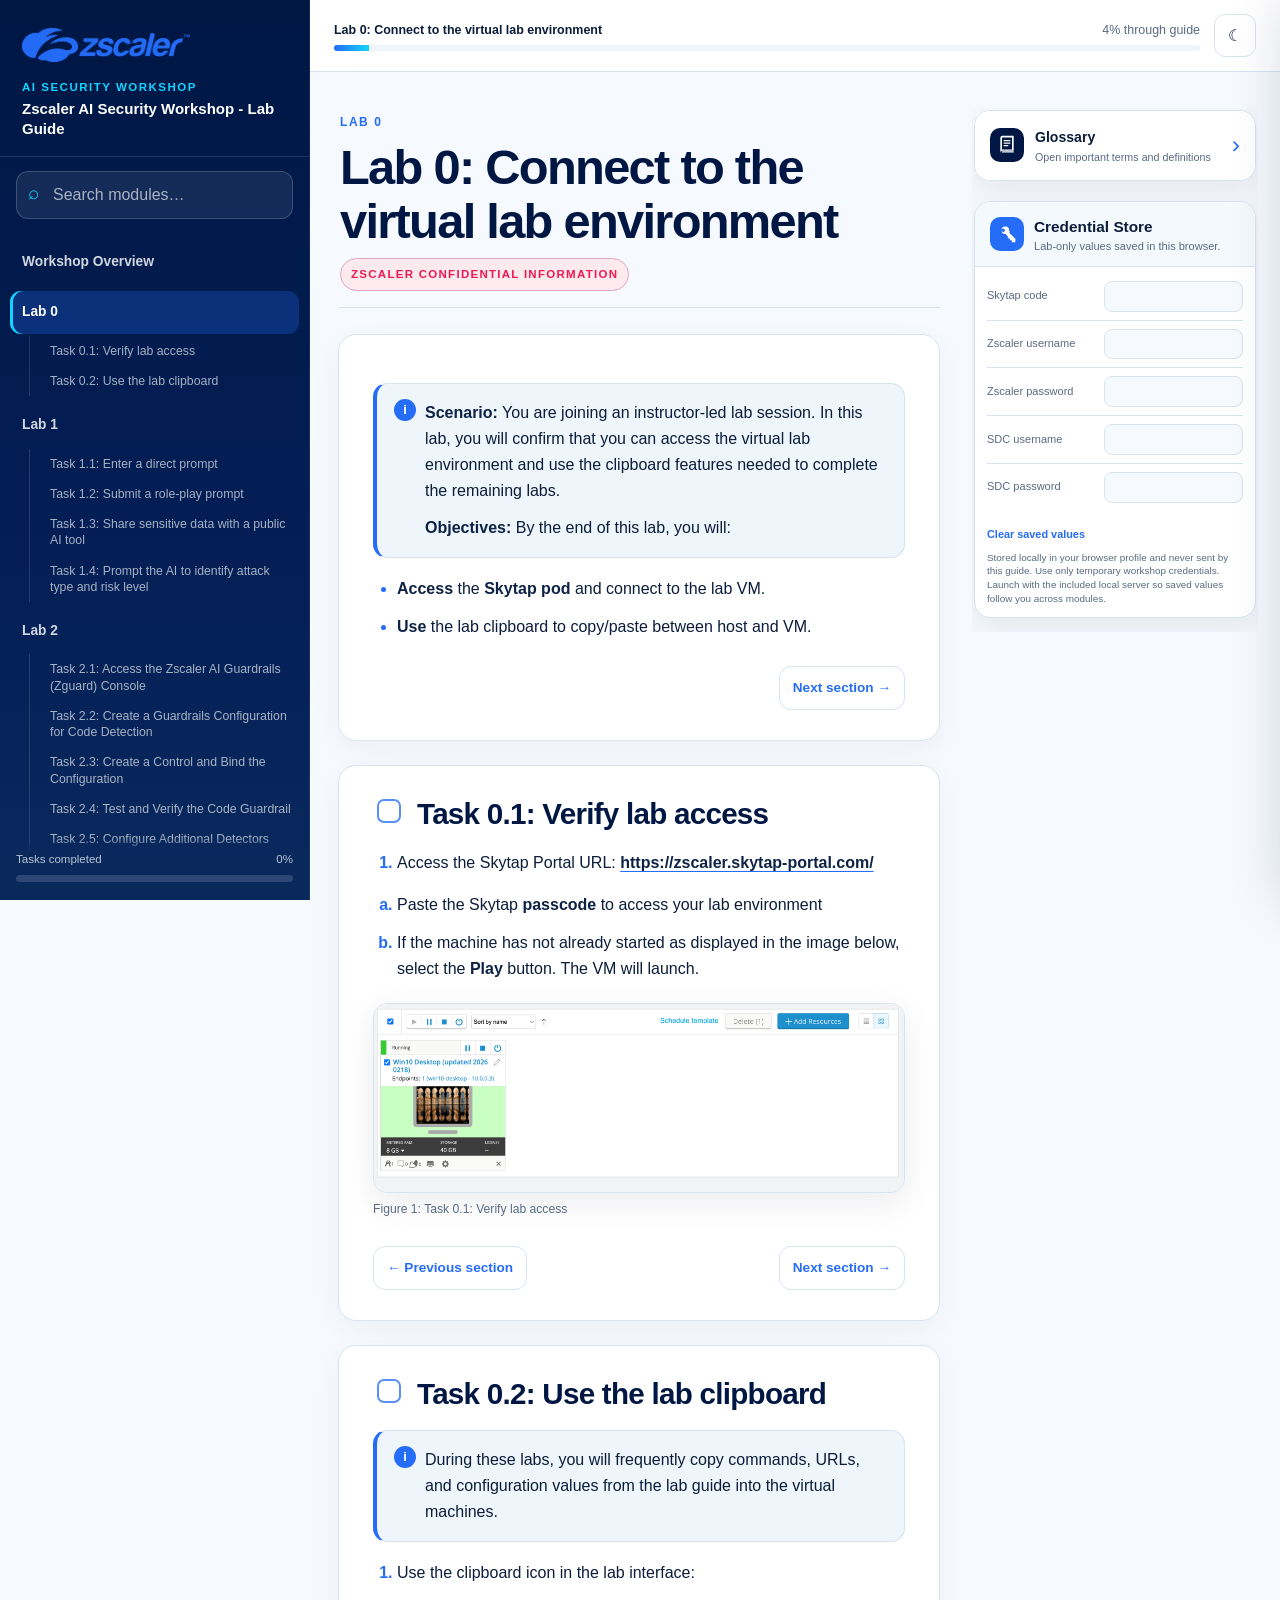
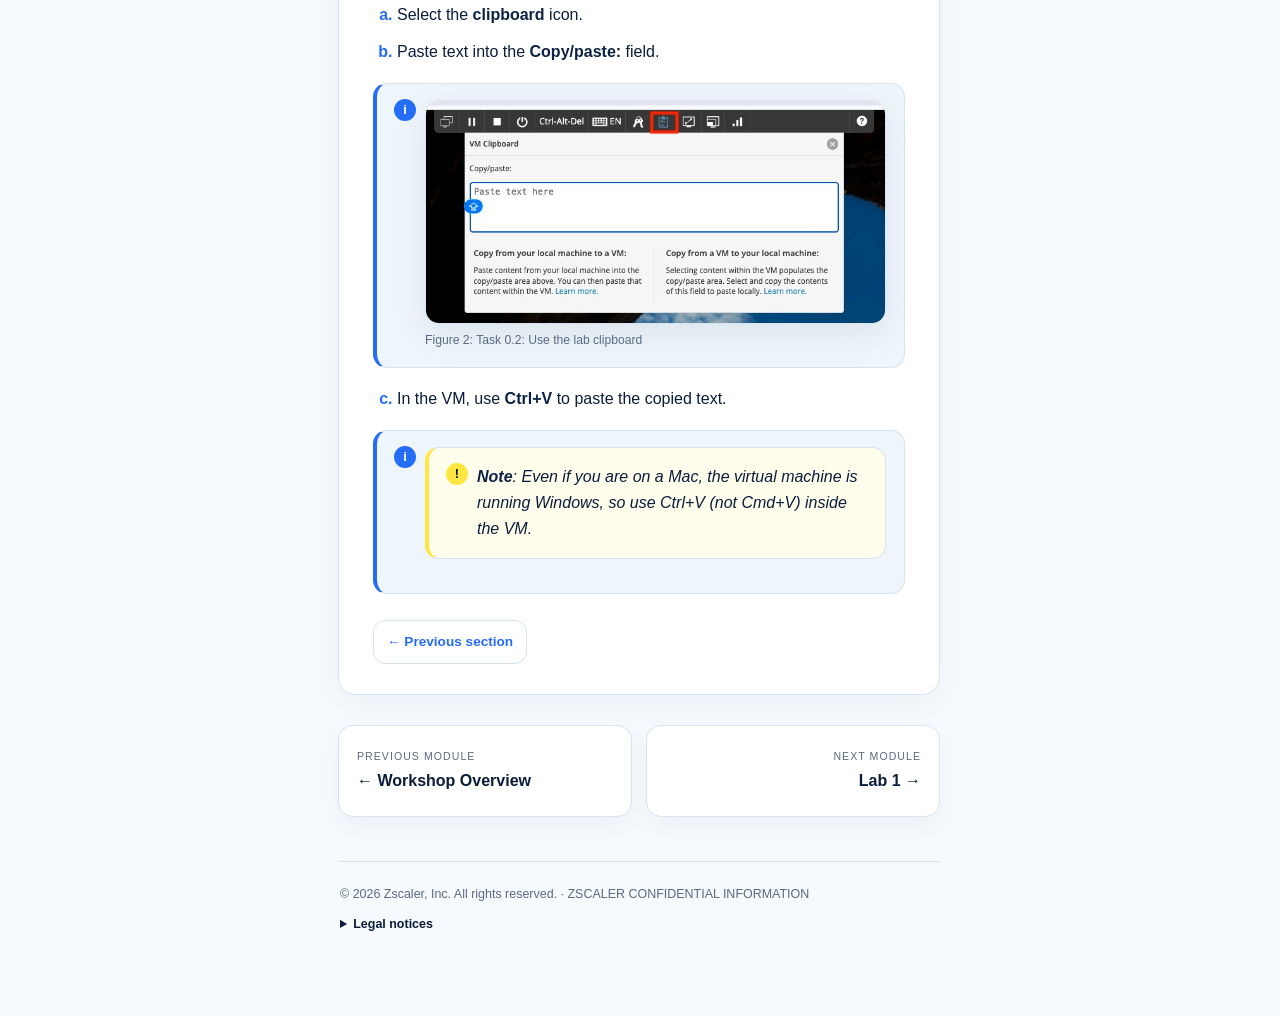
==== commit 1c7811c6: "Add files via upload" ====
--- a/lab-0.html
+++ b/lab-0.html
@@ -65,11 +65,7 @@
 <li><p><strong>Use</strong> the lab clipboard to copy/paste between host
 and VM.</p></li>
 </ul><div class="section-nav"><span></span><a href="#task-0.1-verify-lab-access">Next section →</a></div></section><section class="lab-section" data-title="Task 0.1: Verify lab access" id="task-0.1-verify-lab-access"><h2><div class="task-heading"><input aria-label="Mark Task 0.1: Verify lab access complete" class="task-check" data-task-id="task-0.1-verify-lab-access" type="checkbox"/><span class="task-heading-text">Task 0.1: Verify lab access</span></div></h2><ol type="1">
-<<<<<<< HEAD
-<li><p>Access the Skytap Portal URL: <strong>https://zscaler.skytap-portal.com/</strong></p></li>
-=======
-<li><p>Access the Skytap Portal URL: <a href="https://zscaler.skytap-portal.com/" rel="noopener noreferrer" target="_blank">https://zscaler.skytap-portal.com/</a></p></li>
->>>>>>> 4cba451 (Updated lab-1, lab-2, lab-3: hyperlinks, figure edits, objectives cleanup)
+<li><p>Access the Skytap Portal URL: <a href="https://zscaler.skytap-portal.com/" rel="noopener noreferrer" target="_blank"><strong>https://zscaler.skytap-portal.com/</strong></a></p></li>
 </ol><ol type="a">
 <li><p>Paste the Skytap <strong>passcode</strong> to access your lab environment</p></li>
 <li><p>If the machine has not already started as displayed in the image
